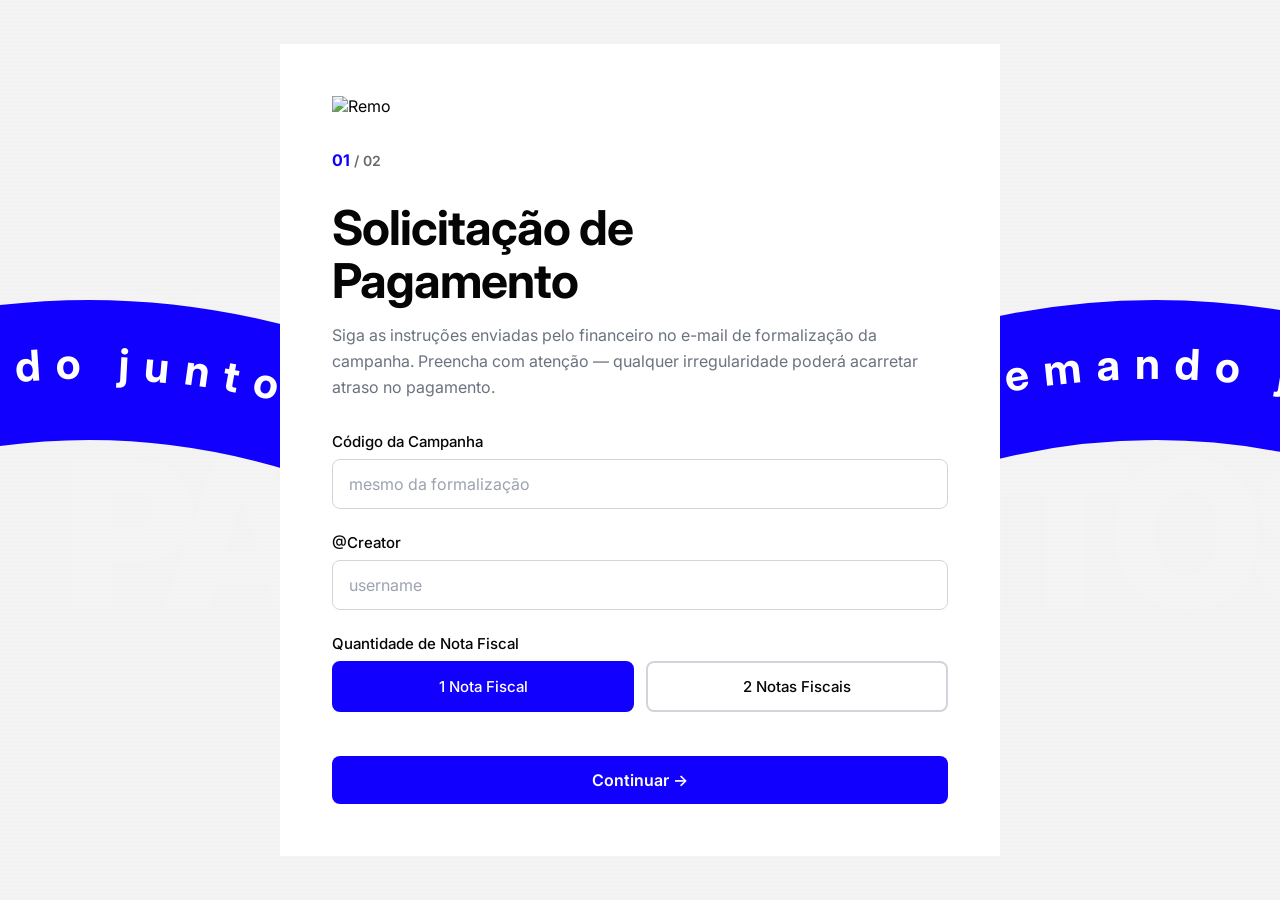
==== index.html @ 2b1cec4c "Rename index remo.html to index.html" ====
<!DOCTYPE html>
<html lang="pt-BR">
<head>
    <meta charset="UTF-8">
    <meta name="viewport" content="width=device-width, initial-scale=1.0">
    <title>REMO PAGAMENTOS</title>
    <link rel="preconnect" href="https://fonts.googleapis.com">
    <link rel="preconnect" href="https://fonts.gstatic.com" crossorigin>
    <link href="https://fonts.googleapis.com/css2?family=Inter:wght@300;400;500;600;700;800;900&display=swap" rel="stylesheet">
    <link rel="stylesheet" href="style.css">
</head>
<body>
    <!-- =========================
         BACKGROUND
    ========================== -->
    <div class="background">
        <!-- giant typography -->
        <div class="hero-title">
            <span>REMO</span>
            <span>PAGAMENTOS</span>
        </div>
        <!-- liquid waves -->
        <div class="liquid-layer">
            <svg viewBox="0 0 1440 900" preserveAspectRatio="none">
                <!-- Path único que texto E faixa usam -->
                <defs>
                    <path
                        id="wavePath"
                        d="M-200,420 Q100,320 400,420 T1000,420 Q1300,320 1600,420 T2200,420"
                    />
                    
                    <!-- Faixa azul criada OFFSET do path -->
                    <clipPath id="waveClip">
                        <rect x="-200" y="350" width="2400" height="140"/>
                    </clipPath>
                </defs>
                
                <!-- Faixa azul usando stroke grosso no MESMO path -->
                <path
                    d="M-200,420 Q100,320 400,420 T1000,420 Q1300,320 1600,420 T2200,420"
                    fill="none"
                    stroke="var(--blue)"
                    stroke-width="140"
                    opacity="1"
                />
            </svg>
            
            <!-- Texto branco seguindo a MESMA curva -->
            <svg class="text-path-svg" viewBox="0 0 1440 900">
                <text class="river-text">
                    <textPath href="#wavePath" startOffset="0%">
                        remando juntos • remando juntos • remando juntos • remando juntos •
                    </textPath>
                </text>
            </svg>
        </div>
    </div>

    <!-- =========================
         CONTENT
    ========================== -->
    <main class="page-content">
        <section class="form-shell">
            <!-- Logo -->
            <img src="assets/logo-remo.png" alt="Remo" class="logo">
            
            <!-- Step Indicator -->
            <div class="step-indicator">
                <span class="step-num" id="stepNum">01</span> / 02
            </div>

            <!-- STEP 1 -->
            <div class="step step-1 active" id="step1">
                <h1 class="form-title">
                    Solicitação de<br>Pagamento
                </h1>
                
                <p class="form-subtitle">
                    Siga as instruções enviadas pelo financeiro no e-mail de formalização da campanha. 
                    Preencha com atenção — qualquer irregularidade poderá acarretar atraso no pagamento.
                </p>

                <div class="input-group">
                    <label>Código da Campanha</label>
                    <input type="text" id="codigoCampanha" placeholder="mesmo da formalização">
                </div>

                <div class="input-group">
                    <label>@Creator</label>
                    <input type="text" id="creator" placeholder="username">
                </div>

                <div class="input-group">
                    <label>Quantidade de Nota Fiscal</label>
                    <div class="radio-group">
                        <label class="radio-option active">
                            <input type="radio" name="quantidadeNF" value="1 Nota Fiscal" checked>
                            <span>1 Nota Fiscal</span>
                        </label>
                        <label class="radio-option">
                            <input type="radio" name="quantidadeNF" value="2 Notas Fiscais">
                            <span>2 Notas Fiscais</span>
                        </label>
                    </div>
                </div>

                <button class="button" onclick="nextStep()">Continuar →</button>
            </div>

            <!-- STEP 2 -->
            <div class="step step-2" id="step2">
                <button class="back-button" onclick="prevStep()">← Voltar</button>

                <h1 class="form-title">
                    Detalhes da<br>Nota Fiscal
                </h1>

                <!-- Important Notice -->
                <div class="info-box">
                    <h3>⚠ Pontos Importantes</h3>
                    <p>• Pagamento após assinatura do contrato</p>
                    <p>• Conta bancária deve pertencer ao CNPJ emissor</p>
                    <p>• Apenas chaves PIX: CNPJ, e-mail ou telefone</p>
                </div>

                <!-- Info Grid -->
                <div class="info-grid">
                    <div class="info-card">
                        <h4>Dados para Emissão</h4>
                        <p><strong>Razão Social:</strong> REMO MARKETING LTDA</p>
                        <p><strong>CNPJ:</strong> 58.649.778/0001-06</p>
                        <p><strong>Endereço:</strong> Rua Gregório da Fonseca, nº 574, Nonoai, Porto Alegre - RS, CEP 90830-260</p>
                    </div>

                    <div class="info-card">
                        <h4>Descrição Obrigatória da NF</h4>
                        <pre id="descricaoNF" class="code-block"></pre>
                    </div>
                </div>

                <!-- NF 1 -->
                <div class="nf-section" id="nf1Section">
                    <h2 class="section-title">Nota Fiscal 1</h2>

                    <div class="input-group">
                        <label>Banco</label>
                        <input type="text" id="banco1" placeholder="Ex: Banco Inter">
                    </div>

                    <div class="input-group">
                        <label>Titular</label>
                        <input type="text" id="titular1" placeholder="Nome completo">
                    </div>

                    <div class="input-group">
                        <label>Chave PIX</label>
                        <input type="text" id="chavePix1" placeholder="CNPJ, e-mail ou telefone">
                    </div>

                    <div class="input-group">
                        <label>Upload da Nota Fiscal</label>
                        <div class="upload-area" id="upload1">
                            <input type="file" id="arquivo1" accept=".pdf" hidden>
                            <div class="upload-empty">
                                <svg width="40" height="40" viewBox="0 0 24 24" fill="none" stroke="#1200FF" stroke-width="2">
                                    <path d="M21 15v4a2 2 0 0 1-2 2H5a2 2 0 0 1-2-2v-4M17 8l-5-5-5 5M12 3v12"/>
                                </svg>
                                <p>Arraste ou clique para fazer upload</p>
                                <span>PDF até 10 MB</span>
                            </div>
                            <div class="upload-filled" style="display:none;">
                                <span class="file-name"></span>
                                <button type="button" class="btn-remove" onclick="removeFile(1)">×</button>
                            </div>
                        </div>
                    </div>
                </div>

                <!-- NF 2 -->
                <div class="nf-section" id="nf2Section" style="display:none;">
                    <h2 class="section-title">Nota Fiscal 2</h2>

                    <div class="input-group">
                        <label>Banco</label>
                        <input type="text" id="banco2" placeholder="Ex: Banco Inter">
                    </div>

                    <div class="input-group">
                        <label>Titular</label>
                        <input type="text" id="titular2" placeholder="Nome completo">
                    </div>

                    <div class="input-group">
                        <label>Chave PIX</label>
                        <input type="text" id="chavePix2" placeholder="CNPJ, e-mail ou telefone">
                    </div>

                    <div class="input-group">
                        <label>Upload da Nota Fiscal</label>
                        <div class="upload-area" id="upload2">
                            <input type="file" id="arquivo2" accept=".pdf" hidden>
                            <div class="upload-empty">
                                <svg width="40" height="40" viewBox="0 0 24 24" fill="none" stroke="#1200FF" stroke-width="2">
                                    <path d="M21 15v4a2 2 0 0 1-2 2H5a2 2 0 0 1-2-2v-4M17 8l-5-5-5 5M12 3v12"/>
                                </svg>
                                <p>Arraste ou clique para fazer upload</p>
                                <span>PDF até 10 MB</span>
                            </div>
                            <div class="upload-filled" style="display:none;">
                                <span class="file-name"></span>
                                <button type="button" class="btn-remove" onclick="removeFile(2)">×</button>
                            </div>
                        </div>
                    </div>
                </div>

                <button class="button" onclick="submitForm()" id="submitBtn">
                    <span class="btn-text">Finalizar Solicitação</span>
                    <span class="btn-loader" style="display:none;">Enviando...</span>
                </button>
            </div>

            <!-- SUCCESS -->
            <div class="step step-success" id="successMessage" style="display:none;">
                <div class="success-content">
                    <svg width="80" height="80" viewBox="0 0 24 24" fill="none" stroke="#1200FF" stroke-width="2">
                        <circle cx="12" cy="12" r="10"/>
                        <path d="M9 12l2 2 4-4"/>
                    </svg>
                    <h1 class="form-title">Solicitação Enviada!</h1>
                    <p class="form-subtitle">
                        Sua solicitação de pagamento foi recebida e será processada em breve. 
                        Você receberá uma confirmação por e-mail.
                    </p>
                </div>
            </div>

        </section>
    </main>

    <script src="script.js"></script>
</body>
</html>
---- style.css ----
/* ==========================================
   REMO PAYMENTS
========================================== */

* {
    margin: 0;
    padding: 0;
    box-sizing: border-box;
}

:root {
    --bg: #F3F3F3;
    --blue: #1200FF;
    --blue-soft: #2563EB;
    --blue-light: #7DA2FF;
    --text: #050505;
    --muted: #6A6A6A;
}

body {
    font-family: 'Inter', sans-serif;
    background: var(--bg);
    color: var(--text);
    overflow-x: hidden;
    min-height: 100vh;
    position: relative;
}

/* ==========================================
   BACKGROUND
========================================== */

.background {
    position: fixed;
    inset: 0;
    overflow: hidden;
    z-index: -1;
}

/* ==========================================
   GRAIN
========================================== */

.background::after {
    content: '';
    position: absolute;
    inset: 0;
    background-image: radial-gradient(rgba(0,0,0,.03) 1px, transparent 1px);
    background-size: 4px 4px;
    opacity: 0.22;
    pointer-events: none;
}

/* ==========================================
   GIANT TYPOGRAPHY
========================================== */

.hero-title {
    position: absolute;
    inset: 0;
    display: flex;
    flex-direction: column;
    justify-content: center;
    padding-left: 5vw;
    pointer-events: none;
    user-select: none;
}

.hero-title span {
    font-size: 16vw;
    font-weight: 900;
    line-height: 0.82;
    letter-spacing: -14px;
    color: #FFFFFF;  /* ← BRANCO */
    opacity: 0.08;   /* ← BEM SUTIL */
}

/* ==========================================
   LIQUID LAYER
========================================== */

.liquid-layer {
    position: absolute;
    inset: 0;
}

/* ==========================================
   SVG WAVE - STROKE COMO FAIXA
========================================== */

.liquid-layer svg {
    width: 100%;
    height: 100%;
}

/* ==========================================
   TEXT PATH - TEXTO BRANCO NA FAIXA
========================================== */

.text-path-svg {
    position: absolute;
    inset: 0;
}

.river-text {
    fill: #FFFFFF;
    opacity: 1;
    font-size: 48px;
    font-weight: 700;
    letter-spacing: 16px;
    text-transform: lowercase;
    animation: textMove 24s linear infinite;
}

@keyframes textMove {
    from {
        transform: translateX(0px);
    }
    to {
        transform: translateX(-220px);
    }
}

/* ==========================================
   PAGE CONTENT
========================================== */

.page-content {
    width: 100%;
    min-height: 100vh;
    display: flex;
    justify-content: center;
    align-items: center;
    padding: 40px;
    position: relative;
    z-index: 1;
}

/* ==========================================
   FORM SHELL - ESTILO TALLY COM FUNDO OPACO
========================================== */

.form-shell {
    width: 100%;
    max-width: 720px;
    padding: 52px;
    position: relative;
    
    /* Fundo opaco para não deixar texto passar por cima */
    background: #FFFFFF;
    border-radius: 0;
    box-shadow: none;
    border: none;
}

/* ==========================================
   INTERNAL GLOW - REMOVIDO
========================================== */

/* Removido */

/* ==========================================
   LOGO
========================================== */

.logo {
    width: 92px;
    margin-bottom: 34px;
    position: relative;
    z-index: 1;
}

/* ==========================================
   STEP INDICATOR
========================================== */

.step-indicator {
    font-size: 14px;
    font-weight: 600;
    color: var(--muted);
    margin-bottom: 32px;
    position: relative;
    z-index: 1;
}

.step-num {
    color: var(--blue);
    font-weight: 700;
    font-size: 16px;
}

/* ==========================================
   STEPS
========================================== */

.step {
    display: none;
    position: relative;
    z-index: 1;
}

.step.active {
    display: block;
    animation: fadeIn 0.5s ease;
}

@keyframes fadeIn {
    from {
        opacity: 0;
        transform: translateY(20px);
    }
    to {
        opacity: 1;
        transform: translateY(0);
    }
}

/* ==========================================
   TITLE - ESTILO TALLY
========================================== */

h1,
.form-title {
    font-size: 48px;
    font-weight: 700;
    line-height: 1.1;
    letter-spacing: -1px;
    margin-bottom: 16px;
}

.section-title {
    font-size: 24px;
    font-weight: 600;
    margin-bottom: 20px;
    margin-top: 32px;
}

/* ==========================================
   SUBTITLE - ESTILO TALLY
========================================== */

.subtitle,
.form-subtitle {
    font-size: 16px;
    line-height: 1.6;
    color: #6B7280;
    max-width: 600px;
    margin-bottom: 32px;
}

/* ==========================================
   INPUT GROUP
========================================== */

.input-group {
    margin-bottom: 24px;
}

label {
    display: block;
    margin-bottom: 8px;
    font-size: 15px;
    font-weight: 500;
    color: var(--text);
}

/* ==========================================
   INPUTS - ESTILO TALLY
========================================== */

input[type="text"],
input,
select,
textarea {
    width: 100%;
    padding: 14px 16px;
    border-radius: 8px;
    
    /* Estilo Tally */
    background: #FFFFFF;
    border: 1px solid #D1D5DB;
    
    font-size: 16px;
    color: var(--text);
    outline: none;
    transition: 0.2s ease;
    font-family: 'Inter', sans-serif;
}

input::placeholder {
    color: #9CA3AF;
}

input:focus,
select:focus,
textarea:focus {
    border-color: #1200FF;
    box-shadow: 0 0 0 3px rgba(18, 0, 255, 0.1);
}

/* ==========================================
   RADIO GROUP - ESTILO TALLY
========================================== */

.radio-group {
    display: flex;
    gap: 12px;
}

.radio-option {
    flex: 1;
    cursor: pointer;
}

.radio-option input {
    display: none;
}

.radio-option span {
    display: block;
    padding: 14px 20px;
    border-radius: 8px;
    
    /* Estilo Tally */
    background: #FFFFFF;
    border: 2px solid #D1D5DB;
    
    text-align: center;
    font-weight: 500;
    font-size: 15px;
    transition: 0.2s ease;
}

.radio-option:hover span {
    border-color: #9CA3AF;
}

.radio-option.active span {
    background: var(--blue);
    color: white;
    border-color: var(--blue);
}

/* ==========================================
   BUTTON - ESTILO TALLY
========================================== */

.button {
    margin-top: 12px;
    border: none;
    background: var(--blue);
    color: #fff;
    padding: 14px 24px;
    border-radius: 8px;
    font-size: 16px;
    font-weight: 600;
    cursor: pointer;
    transition: 0.2s ease;
    width: 100%;
    font-family: 'Inter', sans-serif;
}

.button:hover {
    background: #0D00CC;
    transform: translateY(-1px);
}

.button:disabled {
    opacity: 0.5;
    cursor: not-allowed;
    transform: none;
}

/* ==========================================
   BACK BUTTON
========================================== */

.back-button {
    border: none;
    background: none;
    color: var(--blue);
    font-size: 15px;
    font-weight: 600;
    cursor: pointer;
    margin-bottom: 28px;
    padding: 8px 0;
    font-family: 'Inter', sans-serif;
}

.back-button:hover {
    text-decoration: underline;
}

/* ==========================================
   INFO BOX - ESTILO TALLY
========================================== */

.info-box {
    padding: 20px;
    border-radius: 8px;
    background: #FEF3C7;
    border: 1px solid #FCD34D;
    margin-bottom: 28px;
}

.info-box h3 {
    font-size: 16px;
    font-weight: 600;
    margin-bottom: 12px;
}

.info-box p {
    color: #78350F;
    line-height: 1.6;
    margin-bottom: 8px;
    font-size: 14px;
}

/* ==========================================
   INFO GRID
========================================== */

.info-grid {
    display: grid;
    grid-template-columns: repeat(auto-fit, minmax(280px, 1fr));
    gap: 16px;
    margin-bottom: 32px;
}

.info-card {
    background: #F9FAFB;
    border: 1px solid #E5E7EB;
    border-radius: 8px;
    padding: 20px;
}

.info-card h4 {
    font-size: 14px;
    font-weight: 700;
    text-transform: uppercase;
    letter-spacing: 0.5px;
    margin-bottom: 16px;
}

.info-card p {
    font-size: 14px;
    line-height: 1.7;
    margin-bottom: 8px;
}

.info-card strong {
    font-weight: 600;
}

.code-block {
    font-family: 'Courier New', monospace;
    font-size: 13px;
    line-height: 1.8;
    white-space: pre-line;
    color: #333;
}

/* ==========================================
   NF SECTION
========================================== */

.nf-section {
    margin-bottom: 32px;
    padding-top: 32px;
    border-top: 1px solid rgba(18, 0, 255, 0.08);
}

/* ==========================================
   FILE UPLOAD - ESTILO TALLY
========================================== */

.upload-area {
    padding: 32px 24px;
    border-radius: 8px;
    text-align: center;
    background: #FFFFFF;
    border: 2px dashed #D1D5DB;
    cursor: pointer;
    transition: 0.2s ease;
}

.upload-area:hover {
    border-color: #1200FF;
    background: #F9FAFB;
}

.upload-empty svg {
    margin-bottom: 16px;
}

.upload-empty p {
    color: #666;
    margin-top: 12px;
    font-weight: 500;
}

.upload-empty span {
    color: #999;
    font-size: 13px;
    display: block;
    margin-top: 4px;
}

.upload-filled {
    display: flex;
    align-items: center;
    justify-content: space-between;
    padding: 16px;
    background: rgba(18, 0, 255, 0.05);
    border-radius: 12px;
}

.file-name {
    font-size: 14px;
    font-weight: 500;
    color: #333;
}

.btn-remove {
    width: 32px;
    height: 32px;
    border: none;
    background: transparent;
    color: #999;
    font-size: 24px;
    cursor: pointer;
    transition: color 0.2s;
}

.btn-remove:hover {
    color: #FF0000;
}

/* ==========================================
   SUCCESS
========================================== */

.success-content {
    text-align: center;
    padding: 40px 0;
}

.success-content svg {
    margin-bottom: 24px;
    animation: scaleIn 0.5s ease;
}

@keyframes scaleIn {
    from {
        transform: scale(0.5);
        opacity: 0;
    }
    to {
        transform: scale(1);
        opacity: 1;
    }
}

/* ==========================================
   RESPONSIVE
========================================== */

@media (max-width: 768px) {
    .form-shell {
        padding: 34px 24px;
    }

    h1,
    .form-title {
        font-size: 48px;
    }

    .hero-title span {
        font-size: 24vw;
        letter-spacing: -8px;
    }

    .river-text {
        font-size: 16px;
    }

    .radio-group {
        flex-direction: column;
    }

    .info-grid {
        grid-template-columns: 1fr;
    }
}
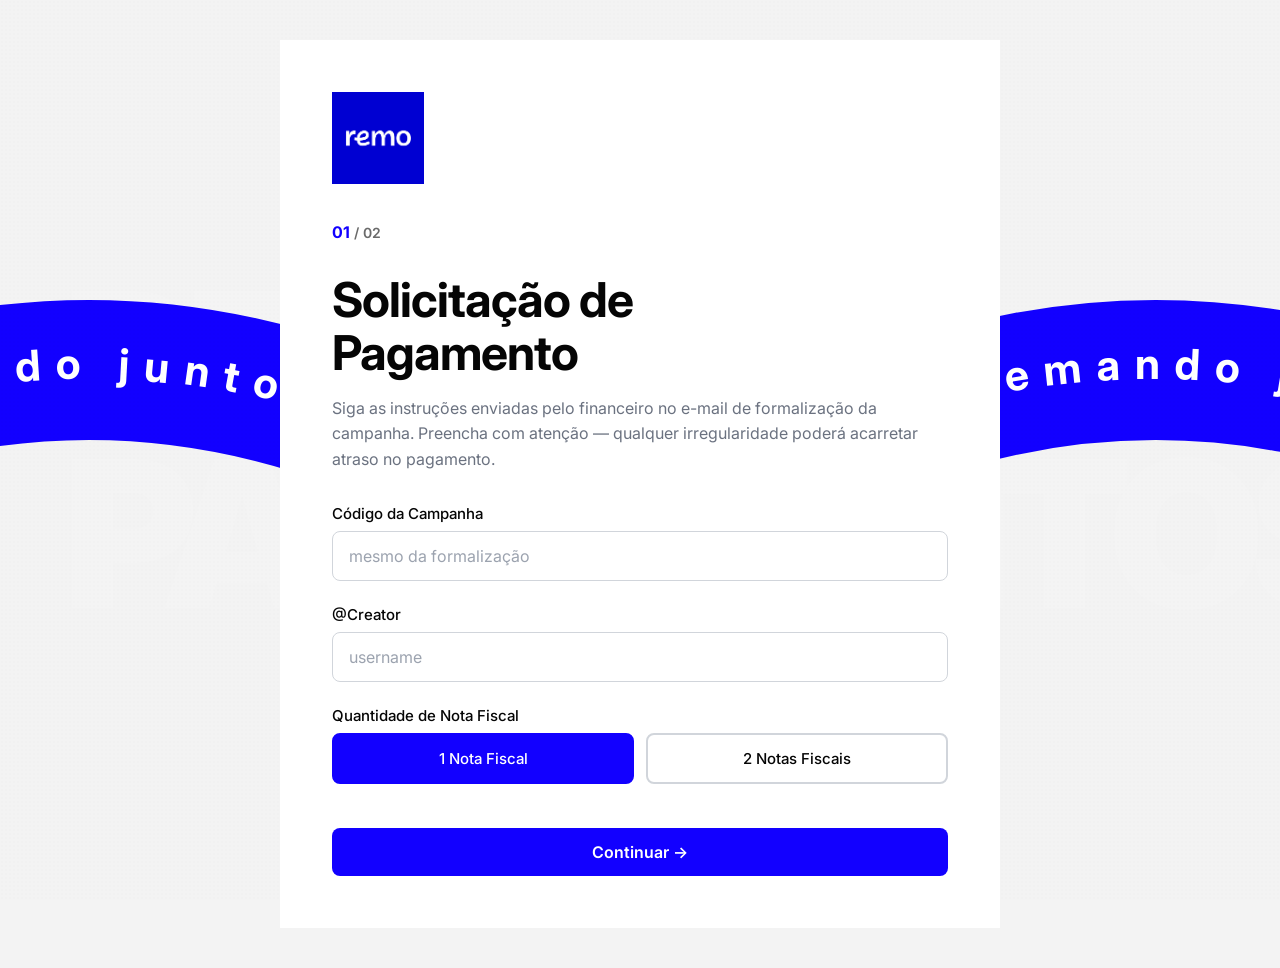
==== commit 14c2b47e: "Update logo image source path in index.html" ====
--- a/index.html
+++ b/index.html
@@ -62,7 +62,7 @@
     <main class="page-content">
         <section class="form-shell">
             <!-- Logo -->
-            <img src="assets/logo-remo.png" alt="Remo" class="logo">
+            <img src="logo-remo.png" alt="Remo" class="logo">
             
             <!-- Step Indicator -->
             <div class="step-indicator">
